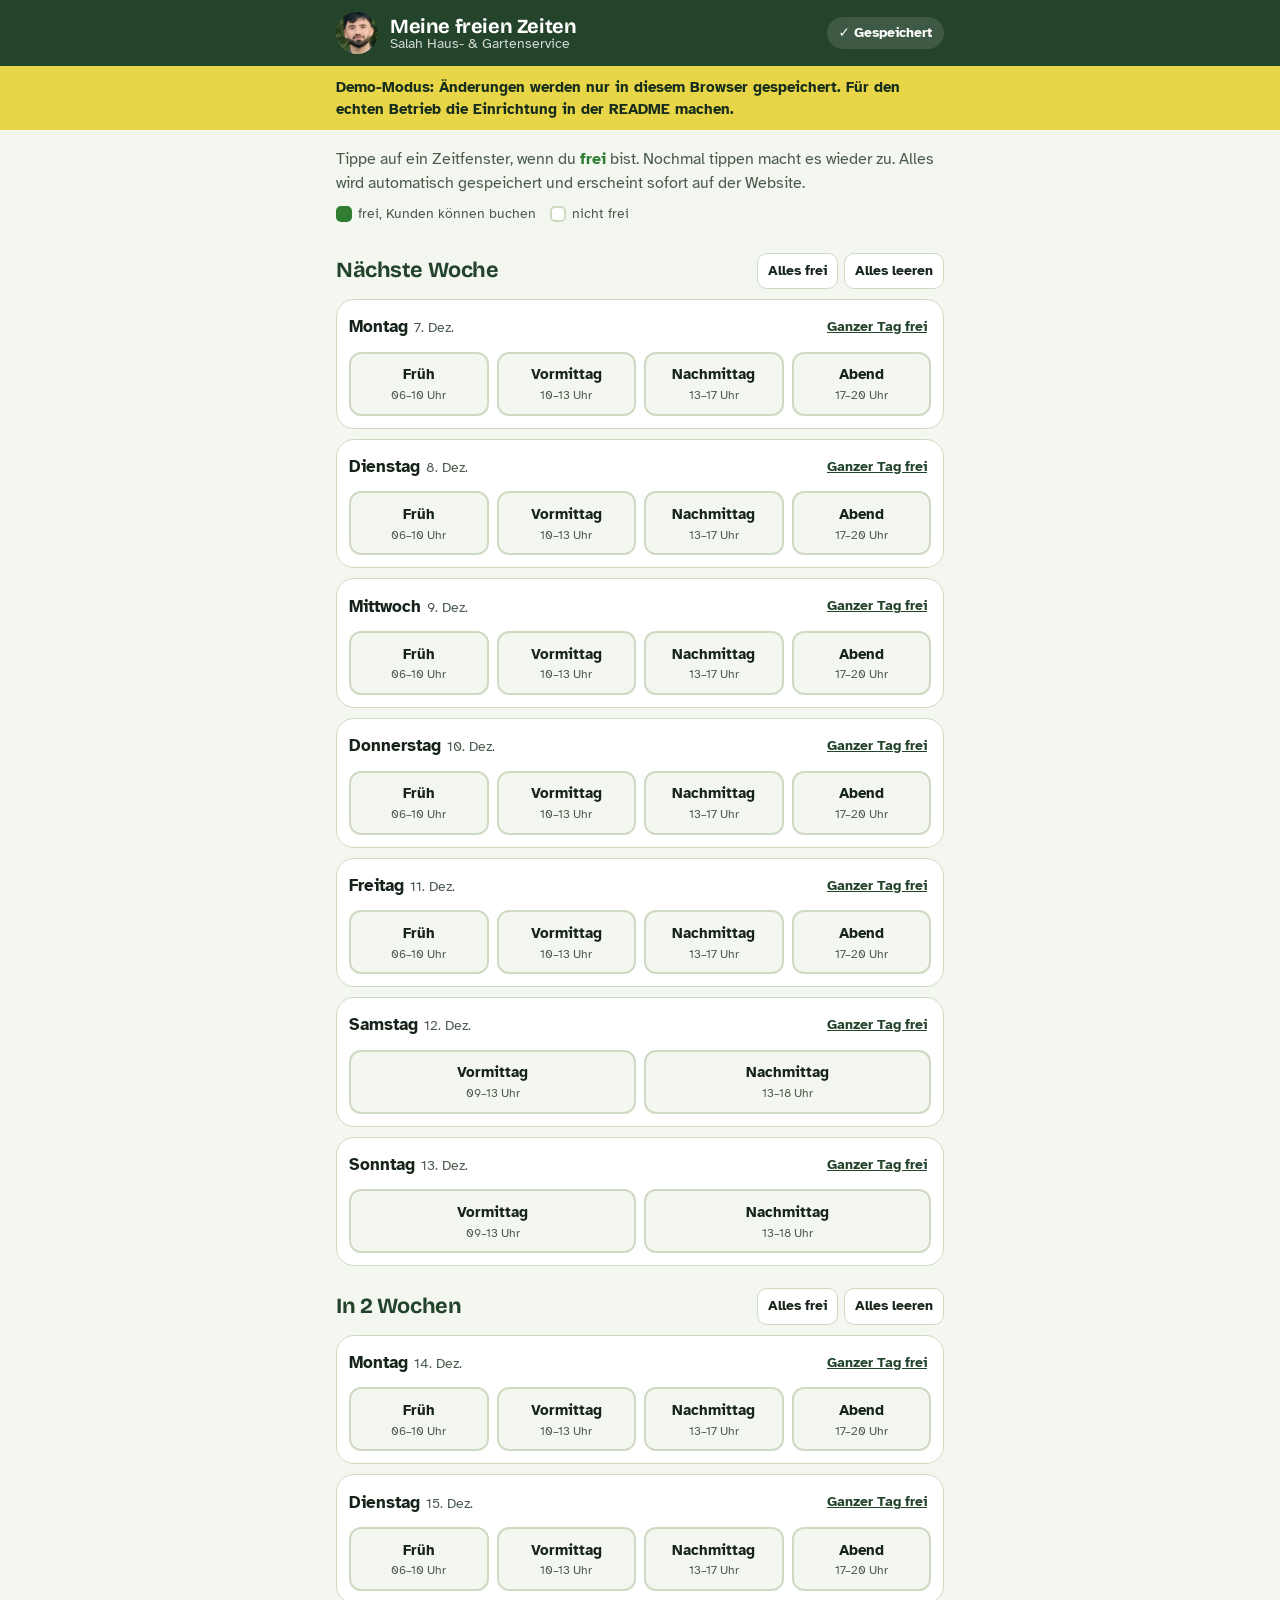
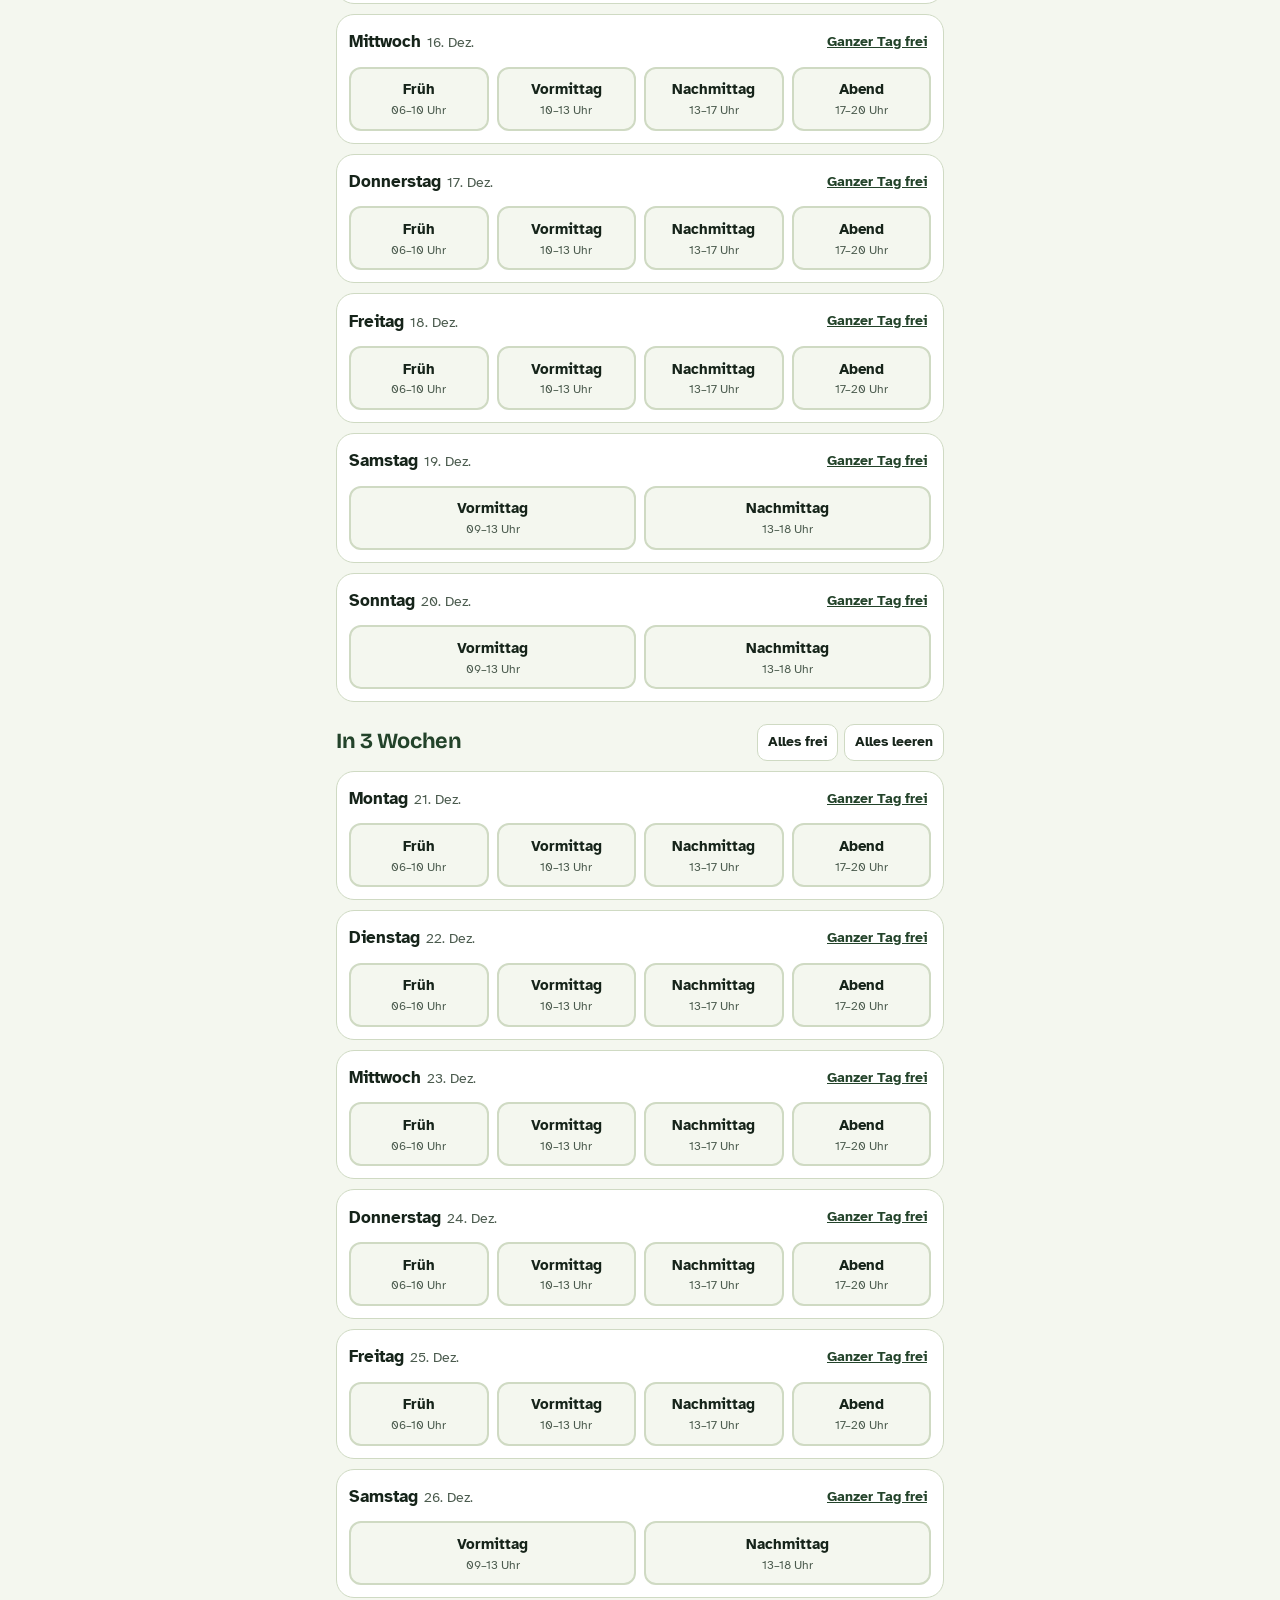
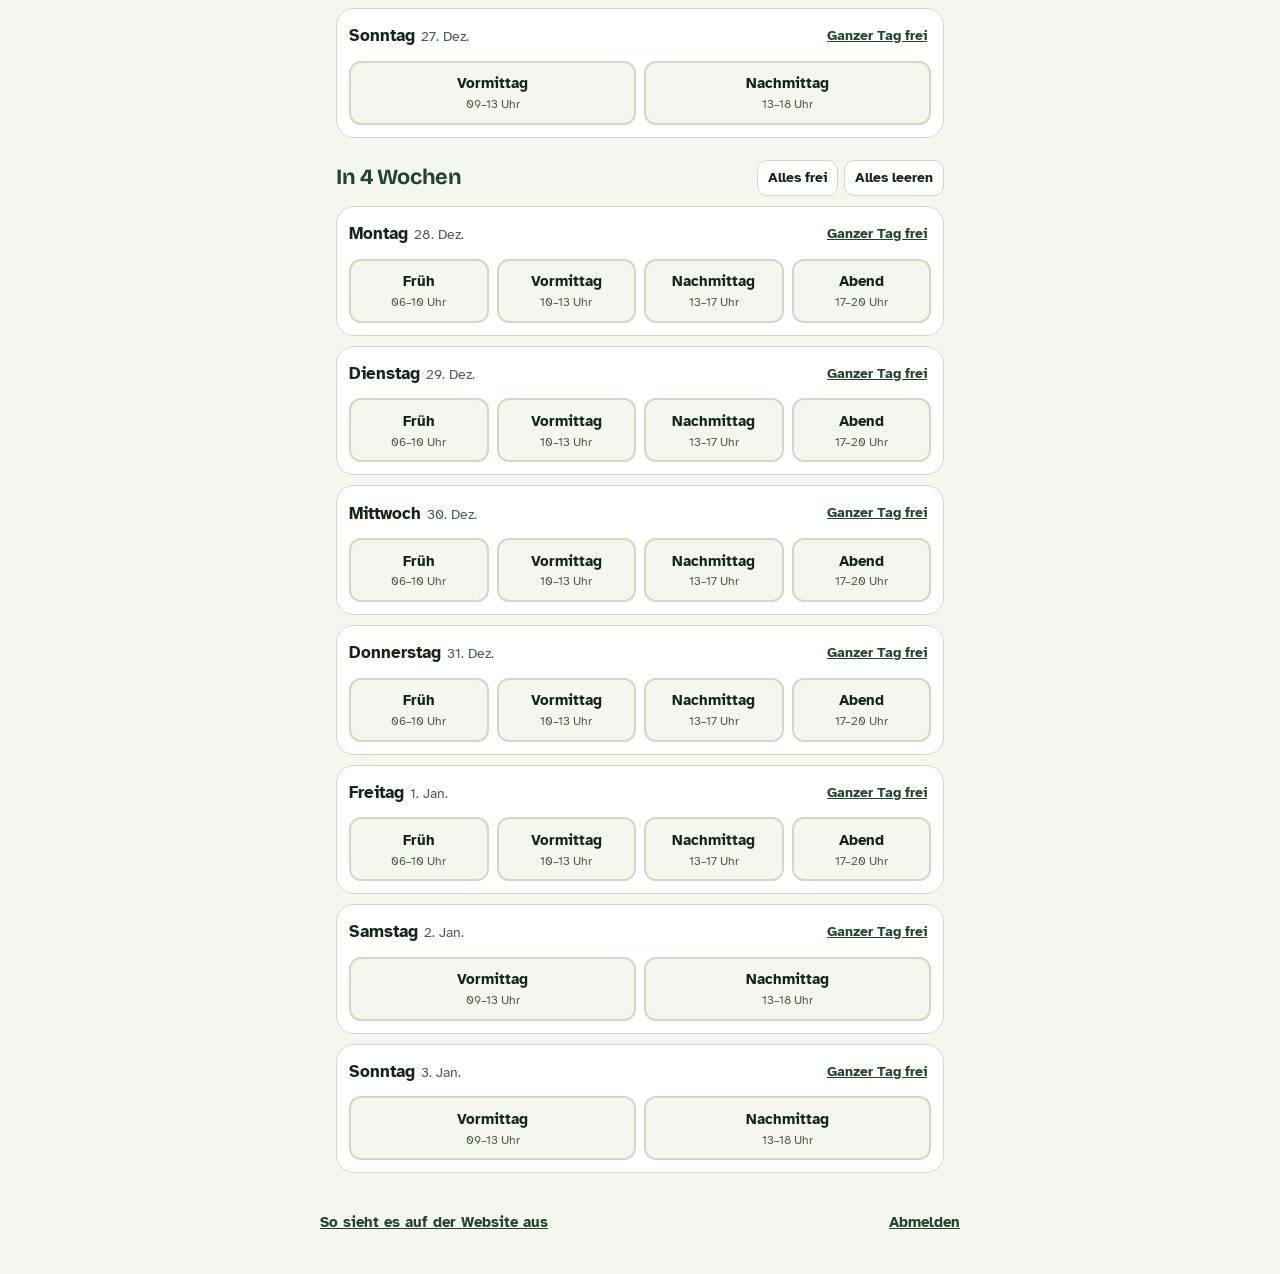
==== admin.html @ 3c35c5a6 "Website Salah Haus- & Gartenservice Co-Authored-By: Claude Opus 5.5 <noreply@anthropic.com> Claude-S" ====
<!DOCTYPE html>
<html lang="de">
<head>
<meta charset="UTF-8">
<meta name="viewport" content="width=device-width, initial-scale=1.0, viewport-fit=cover">
<meta name="robots" content="noindex, nofollow">
<title>Meine freien Zeiten – Salah</title>
<meta name="theme-color" content="#23432a">
<meta name="apple-mobile-web-app-capable" content="yes">
<meta name="mobile-web-app-capable" content="yes">
<meta name="apple-mobile-web-app-title" content="Freie Zeiten">
<link rel="icon" href="img/icon.svg" type="image/svg+xml">
<link rel="apple-touch-icon" href="img/apple-touch-icon.png">
<link rel="stylesheet" href="fonts/fonts.css">
<style>
:root{
  --paper:#f4f7ef;--paper-2:#e8efdd;--ink:#16241a;--ink-soft:#4a5a4d;
  --hedge:#23432a;--hedge-deep:#172e1c;--moss:#5c8a2c;--pollen:#e8d548;
  --line:#cfdac3;--free:#2e7d32;--free-bg:#dff3d6;--danger:#a3361a;
  --display:"Bricolage Grotesque",system-ui,sans-serif;
  --body:"Atkinson Hyperlegible",system-ui,sans-serif;
}
*{box-sizing:border-box;margin:0;padding:0}
body{font-family:var(--body);font-size:17px;line-height:1.5;color:var(--ink);background:var(--paper);-webkit-font-smoothing:antialiased;-webkit-tap-highlight-color:transparent}
button,input{font:inherit;color:inherit}
:focus-visible{outline:3px solid var(--pollen);outline-offset:2px;border-radius:8px}
h1,h2{font-family:var(--display);letter-spacing:-.02em;line-height:1.1}
.wrap{max-width:640px;margin:0 auto;padding:0 16px}
[hidden]{display:none!important}

/* Login */
.login{min-height:100svh;display:grid;place-items:center;padding:24px 16px}
.login-box{width:100%;max-width:380px;text-align:center}
.login-box img{width:96px;height:96px;border-radius:50%;object-fit:cover;margin:0 auto 18px;box-shadow:0 0 0 4px var(--pollen)}
.login h1{font-size:2rem;color:var(--hedge);margin-bottom:6px}
.login p{color:var(--ink-soft);margin-bottom:24px}
.pin{width:100%;height:64px;border-radius:16px;border:2px solid var(--line);background:#fff;text-align:center;font-family:var(--display);font-size:1.8rem;letter-spacing:.4em;padding-left:.4em}
.pin:focus{outline:none;border-color:var(--moss)}
.remember{display:flex;align-items:center;justify-content:center;gap:10px;margin:16px 0 20px;color:var(--ink-soft)}
.remember input{width:22px;height:22px;accent-color:var(--hedge)}
.btn{display:flex;align-items:center;justify-content:center;gap:8px;width:100%;min-height:56px;border:0;border-radius:16px;background:var(--hedge);color:#fff;font-weight:700;font-size:1.1rem;cursor:pointer}
.btn:active{transform:scale(.98)}
.btn[disabled]{opacity:.6}
.err{color:var(--danger);font-weight:700;margin-top:14px;min-height:1.5em}

/* App */
.bar{position:sticky;top:0;z-index:10;background:var(--hedge);color:#fff;padding:calc(12px + env(safe-area-inset-top)) 0 12px}
.bar .wrap{display:flex;align-items:center;gap:12px}
.bar img{width:42px;height:42px;border-radius:50%;object-fit:cover;flex-shrink:0}
.bar h1{font-size:1.25rem;flex:1}
.bar h1 small{display:block;font-family:var(--body);font-weight:400;font-size:.85rem;opacity:.8;letter-spacing:0}
.status{font-size:.85rem;font-weight:700;padding:6px 12px;border-radius:999px;background:rgba(255,255,255,.12);white-space:nowrap}
.status.ok::before{content:"✓ "}
.status.err{background:var(--danger)}
.demo{background:var(--pollen);color:var(--hedge-deep);font-size:.92rem;padding:10px 0;font-weight:700}
.help{padding:18px 0 6px;color:var(--ink-soft);font-size:.98rem}
.help b{color:var(--free)}
.legend{display:flex;gap:14px;margin-top:8px;font-size:.9rem}
.legend span{display:flex;align-items:center;gap:6px}
.legend i{width:16px;height:16px;border-radius:5px;border:2px solid var(--line);background:#fff}
.legend i.f{background:var(--free);border-color:var(--free)}

.week{margin-top:22px}
.week-head{display:flex;align-items:center;justify-content:space-between;gap:8px;margin-bottom:10px}
.week-head h2{font-size:1.35rem;color:var(--hedge)}
.week-actions{display:flex;gap:6px}
.mini{border:1.5px solid var(--line);background:#fff;border-radius:10px;padding:7px 10px;font-size:.85rem;font-weight:700;cursor:pointer;white-space:nowrap}
.mini:active{background:var(--paper-2)}

.day{background:#fff;border-radius:18px;padding:12px;margin-bottom:10px;border:1px solid var(--line)}
.day-top{display:flex;align-items:center;justify-content:space-between;margin-bottom:10px}
.day-name{font-weight:700;font-size:1.05rem}
.day-name small{color:var(--ink-soft);font-weight:400;margin-left:6px}
.day-all{border:0;background:none;color:var(--hedge);font-weight:700;font-size:.9rem;text-decoration:underline;cursor:pointer;padding:4px}
.slots{display:grid;grid-template-columns:repeat(4,1fr);gap:8px}
.slots.sat{grid-template-columns:repeat(2,1fr)}
.slot{min-height:64px;border-radius:12px;border:2px solid var(--line);background:var(--paper);cursor:pointer;padding:6px 4px;display:flex;flex-direction:column;align-items:center;justify-content:center;transition:background .12s,border-color .12s}
.slot b{font-size:.95rem}
.slot span{font-size:.75rem;color:var(--ink-soft)}
.slot[aria-pressed="true"]{background:var(--free);border-color:var(--free);color:#fff}
.slot[aria-pressed="true"] span{color:#d7f0cf}
.slot[aria-pressed="true"] b::before{content:"✓ "}
.day.sunday{background:transparent;border-style:dashed;color:var(--ink-soft);padding:10px 12px}
.day.sunday .day-top{margin:0}
@media (max-width:420px){
  .slots{grid-template-columns:repeat(2,1fr)}
  .week-head{flex-wrap:wrap}
}
.foot{padding:28px 0 calc(40px + env(safe-area-inset-bottom));display:flex;justify-content:space-between;gap:12px;flex-wrap:wrap;font-size:.95rem}
.foot a,.foot button{color:var(--hedge);font-weight:700;background:none;border:0;text-decoration:underline;cursor:pointer}
.retry{margin-top:12px}
</style>
</head>
<body>

<!-- Anmeldung -->
<section class="login" id="login" hidden>
  <form class="login-box" id="loginForm">
    <img src="img/salah-avatar.webp" alt="">
    <h1>Hallo Salah</h1>
    <p>Gib deine PIN ein, um deine freien Zeiten einzutragen.</p>
    <label for="pin" class="sr" style="position:absolute;left:-9999px">PIN</label>
    <input class="pin" id="pin" type="password" inputmode="numeric" autocomplete="current-password" maxlength="12" required>
    <label class="remember"><input type="checkbox" id="remember" checked> Auf diesem Handy angemeldet bleiben</label>
    <button class="btn" id="loginBtn" type="submit">Anmelden</button>
    <p class="err" id="loginErr" role="alert"></p>
  </form>
</section>

<!-- Kalender -->
<div id="app" hidden>
  <header class="bar">
    <div class="wrap">
      <img src="img/salah-avatar.webp" alt="">
      <h1>Meine freien Zeiten<small>Salah Haus- &amp; Gartenservice</small></h1>
      <span class="status ok" id="status" aria-live="polite">Gespeichert</span>
    </div>
  </header>
  <div class="demo" id="demo" hidden><div class="wrap">Demo-Modus: Änderungen werden nur in diesem Browser gespeichert. Für den echten Betrieb die Einrichtung in der README machen.</div></div>

  <main class="wrap">
    <div class="help">
      Tippe auf ein Zeitfenster, wenn du <b>frei</b> bist. Nochmal tippen macht es wieder zu. Alles wird automatisch gespeichert und erscheint sofort auf der Website.
      <div class="legend"><span><i class="f"></i> frei, Kunden können buchen</span><span><i></i> nicht frei</span></div>
    </div>
    <div id="weeks"></div>
    <div class="retry" id="retryWrap" hidden><button class="btn" id="retry">Nochmal speichern</button></div>
  </main>

  <footer class="wrap foot">
    <a href="index.html#termin" target="_blank" rel="noopener">So sieht es auf der Website aus</a>
    <button id="logout" type="button">Abmelden</button>
  </footer>
</div>

<script src="config.js"></script>
<script src="slots.js"></script>
<script>
const S = window.SALAH;
const PIN_KEY = "salah-admin-pin";
const $ = s => document.querySelector(s);
let pin = "";
let slots = {};
let saveTimer = null;

const WD_LONG = ["Sonntag","Montag","Dienstag","Mittwoch","Donnerstag","Freitag","Samstag"];
const MON = ["Jan.","Feb.","März","Apr.","Mai","Juni","Juli","Aug.","Sep.","Okt.","Nov.","Dez."];

/* ---------- Anmeldung ---------- */
function showLogin(msg){ $('#login').hidden = false; $('#app').hidden = true; $('#loginErr').textContent = msg || ''; setTimeout(() => $('#pin').focus(), 50); }

async function tryLogin(p, remember){
  $('#loginBtn').disabled = true; $('#loginBtn').textContent = 'Prüfe …';
  const r = await S.checkPin(p);
  $('#loginBtn').disabled = false; $('#loginBtn').textContent = 'Anmelden';
  if (!r.ok) {
    localStorage.removeItem(PIN_KEY);
    const msgs = { pin:'Die PIN stimmt nicht.', locked:'Zu viele falsche Versuche. Bitte in 15 Minuten nochmal.', network:'Keine Verbindung. Bitte Internet prüfen.' };
    showLogin(msgs[r.error] || 'Anmelden hat nicht geklappt.');
    return;
  }
  pin = p;
  if (remember) { try { localStorage.setItem(PIN_KEY, p); } catch {} }
  slots = r.slots || (await S.load()) || {};
  $('#login').hidden = true; $('#app').hidden = false;
  render();
}

$('#loginForm').addEventListener('submit', e => { e.preventDefault(); tryLogin($('#pin').value.trim(), $('#remember').checked); });
$('#logout').addEventListener('click', () => { localStorage.removeItem(PIN_KEY); pin = ''; $('#pin').value = ''; showLogin(); });

/* ---------- Kalender ---------- */
function weekLabel(i){ return ['Diese Woche','Nächste Woche','In 2 Wochen','In 3 Wochen','In 4 Wochen','In 5 Wochen'][i] || 'Später'; }

function weekIndex(dateIso){
  // Wochen beginnen montags
  const d = S.fromIso(dateIso), now = new Date(); now.setHours(12,0,0,0);
  const monday = x => { const m = new Date(x); m.setDate(m.getDate() - ((m.getDay() + 6) % 7)); return m; };
  return Math.round((monday(d) - monday(now)) / (7 * 864e5));
}

function render(){
  const days = S.upcomingDays(S.cfg.DAYS_AHEAD || 28, 1);
  const groups = {};
  days.forEach(d => { const w = weekIndex(d); (groups[w] = groups[w] || []).push(d); });
  // Wochen ohne buchbare Tage ausblenden
  Object.keys(groups).forEach(w => { if (!groups[w].some(d => S.windowsFor(d).length)) delete groups[w]; });

  $('#weeks').innerHTML = Object.keys(groups).map(w => `
    <section class="week">
      <div class="week-head">
        <h2>${weekLabel(+w)}</h2>
        <div class="week-actions">
          <button class="mini" data-week-all="${w}">Alles frei</button>
          <button class="mini" data-week-none="${w}">Alles leeren</button>
        </div>
      </div>
      ${groups[w].map(dayHtml).join('')}
    </section>`).join('');

  $('#weeks').querySelectorAll('[data-week-all],[data-week-none]').forEach(b => {
    b.addEventListener('click', () => {
      const all = b.hasAttribute('data-week-all');
      const w = all ? b.dataset.weekAll : b.dataset.weekNone;
      groups[w].forEach(d => setDay(d, all));
      render(); queueSave();
    });
  });
}

function dayHtml(d){
  const date = S.fromIso(d), wins = S.windowsFor(d);
  const label = `${WD_LONG[date.getDay()]}<small>${date.getDate()}. ${MON[date.getMonth()]}</small>`;
  if (!wins.length) return `<div class="day sunday"><div class="day-top"><span class="day-name">${label}</span><span>geschlossen</span></div></div>`;
  const on = slots[d] || [];
  const full = on.length === wins.length;
  return `<div class="day">
    <div class="day-top"><span class="day-name">${label}</span>
      <button class="day-all" onclick="toggleDay('${d}')">${full ? 'Ganzen Tag leeren' : 'Ganzer Tag frei'}</button></div>
    <div class="slots ${wins.length === 2 ? 'sat' : ''}">
      ${wins.map(w => `<button class="slot" aria-pressed="${on.includes(w.id)}" onclick="toggleSlot('${d}','${w.id}',this)"><b>${w.name}</b><span>${w.time}</span></button>`).join('')}
    </div></div>`;
}

function setDay(d, free){
  const ids = S.windowsFor(d).map(w => w.id);
  if (free && ids.length) slots[d] = ids; else delete slots[d];
}
window.toggleDay = d => { const full = (slots[d] || []).length === S.windowsFor(d).length; setDay(d, !full); render(); queueSave(); };
window.toggleSlot = (d, id, btn) => {
  const set = new Set(slots[d] || []);
  set.has(id) ? set.delete(id) : set.add(id);
  if (set.size) slots[d] = [...set]; else delete slots[d];
  btn.setAttribute('aria-pressed', set.has(id));
  const full = set.size === S.windowsFor(d).length;
  btn.closest('.day').querySelector('.day-all').textContent = full ? 'Ganzen Tag leeren' : 'Ganzer Tag frei';
  queueSave();
};

/* ---------- Speichern ---------- */
function setStatus(text, cls){ const s = $('#status'); s.textContent = text; s.className = 'status ' + (cls || ''); }

function queueSave(){
  setStatus('Speichert …');
  clearTimeout(saveTimer);
  saveTimer = setTimeout(doSave, 700);
}
async function doSave(){
  const r = await S.save(slots, pin);
  if (r.ok) { setStatus('Gespeichert', 'ok'); $('#retryWrap').hidden = true; }
  else if (r.error === 'pin' || r.error === 'locked') { localStorage.removeItem(PIN_KEY); showLogin('Bitte neu anmelden.'); }
  else { setStatus('Nicht gespeichert', 'err'); $('#retryWrap').hidden = false; }
}
$('#retry').addEventListener('click', doSave);
window.addEventListener('beforeunload', e => { if (saveTimer && $('#status').textContent === 'Speichert …') { e.preventDefault(); e.returnValue = ''; } });

/* ---------- Start ---------- */
if (S.mode === 'demo') $('#demo').hidden = false;
let saved = null; try { saved = localStorage.getItem(PIN_KEY); } catch {}
if (S.mode === 'demo') tryLogin('demo', false);
else if (saved) tryLogin(saved, true);
else showLogin();
</script>
</body>
</html>
---- fonts/fonts.css ----
/* Schriften lokal eingebunden (keine Verbindung zu Google-Servern, DSGVO-freundlich) */
@font-face{font-family:"Bricolage Grotesque";font-style:normal;font-weight:500;font-display:swap;src:url(bricolage-500.woff2) format("woff2")}
@font-face{font-family:"Bricolage Grotesque";font-style:normal;font-weight:700;font-display:swap;src:url(bricolage-700.woff2) format("woff2")}
@font-face{font-family:"Bricolage Grotesque";font-style:normal;font-weight:800;font-display:swap;src:url(bricolage-800.woff2) format("woff2")}
@font-face{font-family:"Atkinson Hyperlegible";font-style:normal;font-weight:400;font-display:swap;src:url(atkinson-400.woff2) format("woff2")}
@font-face{font-family:"Atkinson Hyperlegible";font-style:normal;font-weight:700;font-display:swap;src:url(atkinson-700.woff2) format("woff2")}
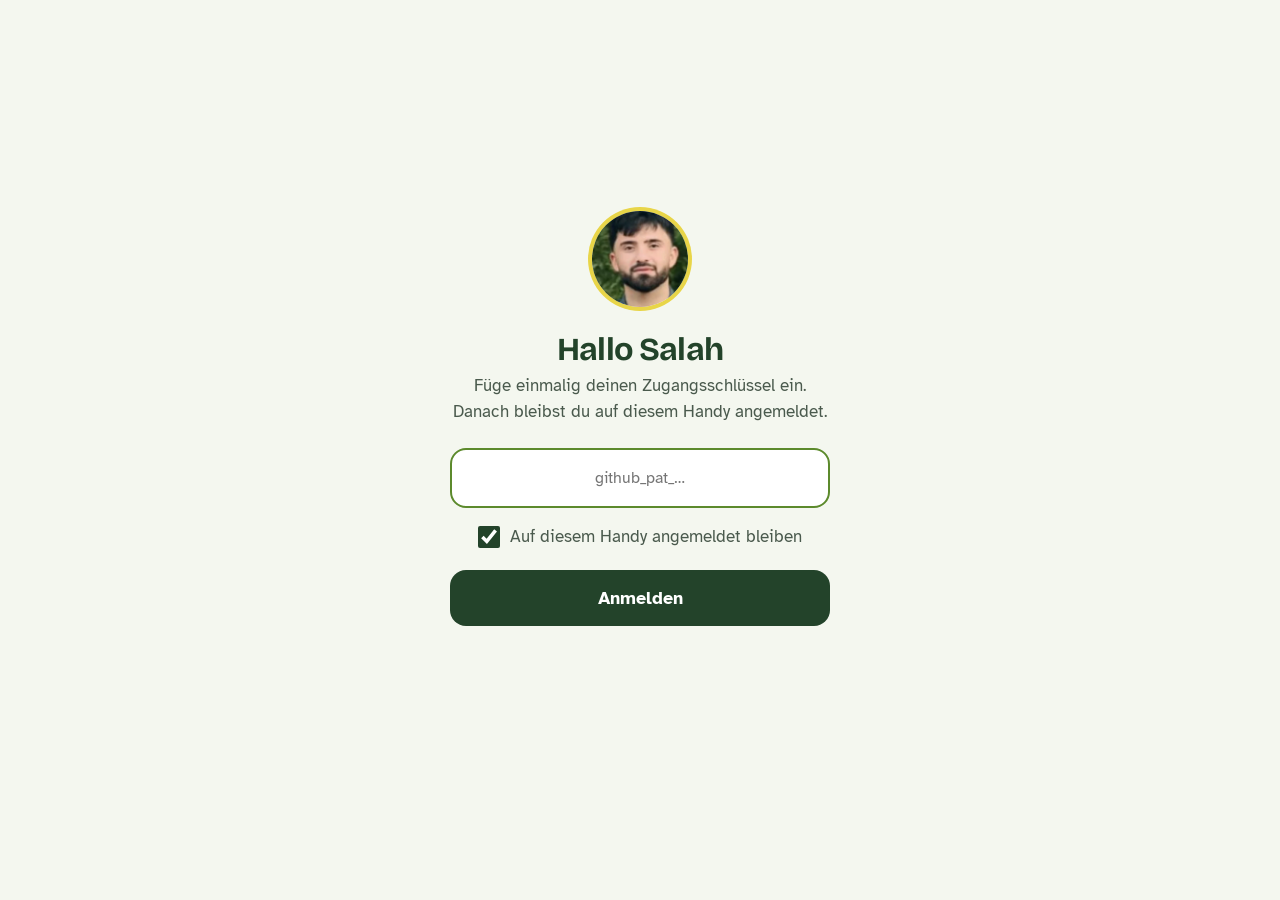
==== commit 26163b71: "Freie Zeiten über GitHub speichern statt Google Apps Script Co-Authored-By: Claude Opus 5.5 <noreply" ====
--- a/admin.html
+++ b/admin.html
@@ -34,7 +34,7 @@
 .login-box img{width:96px;height:96px;border-radius:50%;object-fit:cover;margin:0 auto 18px;box-shadow:0 0 0 4px var(--pollen)}
 .login h1{font-size:2rem;color:var(--hedge);margin-bottom:6px}
 .login p{color:var(--ink-soft);margin-bottom:24px}
-.pin{width:100%;height:64px;border-radius:16px;border:2px solid var(--line);background:#fff;text-align:center;font-family:var(--display);font-size:1.8rem;letter-spacing:.4em;padding-left:.4em}
+.pin{width:100%;height:60px;border-radius:16px;border:2px solid var(--line);background:#fff;text-align:center;font-size:16px;padding:0 14px}
 .pin:focus{outline:none;border-color:var(--moss)}
 .remember{display:flex;align-items:center;justify-content:center;gap:10px;margin:16px 0 20px;color:var(--ink-soft)}
 .remember input{width:22px;height:22px;accent-color:var(--hedge)}
@@ -98,9 +98,9 @@
   <form class="login-box" id="loginForm">
     <img src="img/salah-avatar.webp" alt="">
     <h1>Hallo Salah</h1>
-    <p>Gib deine PIN ein, um deine freien Zeiten einzutragen.</p>
-    <label for="pin" class="sr" style="position:absolute;left:-9999px">PIN</label>
-    <input class="pin" id="pin" type="password" inputmode="numeric" autocomplete="current-password" maxlength="12" required>
+    <p>Füge einmalig deinen Zugangsschlüssel ein. Danach bleibst du auf diesem Handy angemeldet.</p>
+    <label for="pin" class="sr" style="position:absolute;left:-9999px">Zugangsschlüssel</label>
+    <input class="pin" id="pin" type="password" autocomplete="off" autocapitalize="off" spellcheck="false" placeholder="github_pat_…" required>
     <label class="remember"><input type="checkbox" id="remember" checked> Auf diesem Handy angemeldet bleiben</label>
     <button class="btn" id="loginBtn" type="submit">Anmelden</button>
     <p class="err" id="loginErr" role="alert"></p>
@@ -116,7 +116,6 @@
       <span class="status ok" id="status" aria-live="polite">Gespeichert</span>
     </div>
   </header>
-  <div class="demo" id="demo" hidden><div class="wrap">Demo-Modus: Änderungen werden nur in diesem Browser gespeichert. Für den echten Betrieb die Einrichtung in der README machen.</div></div>
 
   <main class="wrap">
     <div class="help">
@@ -137,7 +136,9 @@
 <script src="slots.js"></script>
 <script>
 const S = window.SALAH;
-const PIN_KEY = "salah-admin-pin";
+const PIN_KEY = "salah-admin-token";
+let alerted = false;
+function alertOnce(m){ if (!alerted) { alerted = true; const p = document.createElement('p'); p.className = 'err'; p.textContent = m; $('#retryWrap').prepend(p); } }
 const $ = s => document.querySelector(s);
 let pin = "";
 let slots = {};
@@ -155,7 +156,7 @@
   $('#loginBtn').disabled = false; $('#loginBtn').textContent = 'Anmelden';
   if (!r.ok) {
     localStorage.removeItem(PIN_KEY);
-    const msgs = { pin:'Die PIN stimmt nicht.', locked:'Zu viele falsche Versuche. Bitte in 15 Minuten nochmal.', network:'Keine Verbindung. Bitte Internet prüfen.' };
+    const msgs = { pin:'Der Zugangsschlüssel stimmt nicht oder ist abgelaufen.', network:'Keine Verbindung. Bitte Internet prüfen.' };
     showLogin(msgs[r.error] || 'Anmelden hat nicht geklappt.');
     return;
   }
@@ -243,22 +244,21 @@
 function queueSave(){
   setStatus('Speichert …');
   clearTimeout(saveTimer);
-  saveTimer = setTimeout(doSave, 700);
+  saveTimer = setTimeout(doSave, 1500);
 }
 async function doSave(){
   const r = await S.save(slots, pin);
   if (r.ok) { setStatus('Gespeichert', 'ok'); $('#retryWrap').hidden = true; }
-  else if (r.error === 'pin' || r.error === 'locked') { localStorage.removeItem(PIN_KEY); showLogin('Bitte neu anmelden.'); }
+  else if (r.error === 'pin') { localStorage.removeItem(PIN_KEY); showLogin('Der Zugangsschlüssel ist ungültig oder abgelaufen. Bitte neuen Schlüssel einfügen.'); }
+  else if (r.error === 'forbidden') { setStatus('Keine Schreibrechte', 'err'); $('#retryWrap').hidden = false; alertOnce('Der Zugangsschlüssel darf nicht speichern. Er braucht die Berechtigung „Contents: Read and write“ für salah-service.'); }
   else { setStatus('Nicht gespeichert', 'err'); $('#retryWrap').hidden = false; }
 }
 $('#retry').addEventListener('click', doSave);
 window.addEventListener('beforeunload', e => { if (saveTimer && $('#status').textContent === 'Speichert …') { e.preventDefault(); e.returnValue = ''; } });
 
 /* ---------- Start ---------- */
-if (S.mode === 'demo') $('#demo').hidden = false;
 let saved = null; try { saved = localStorage.getItem(PIN_KEY); } catch {}
-if (S.mode === 'demo') tryLogin('demo', false);
-else if (saved) tryLogin(saved, true);
+if (saved) tryLogin(saved, true);
 else showLogin();
 </script>
 </body>
